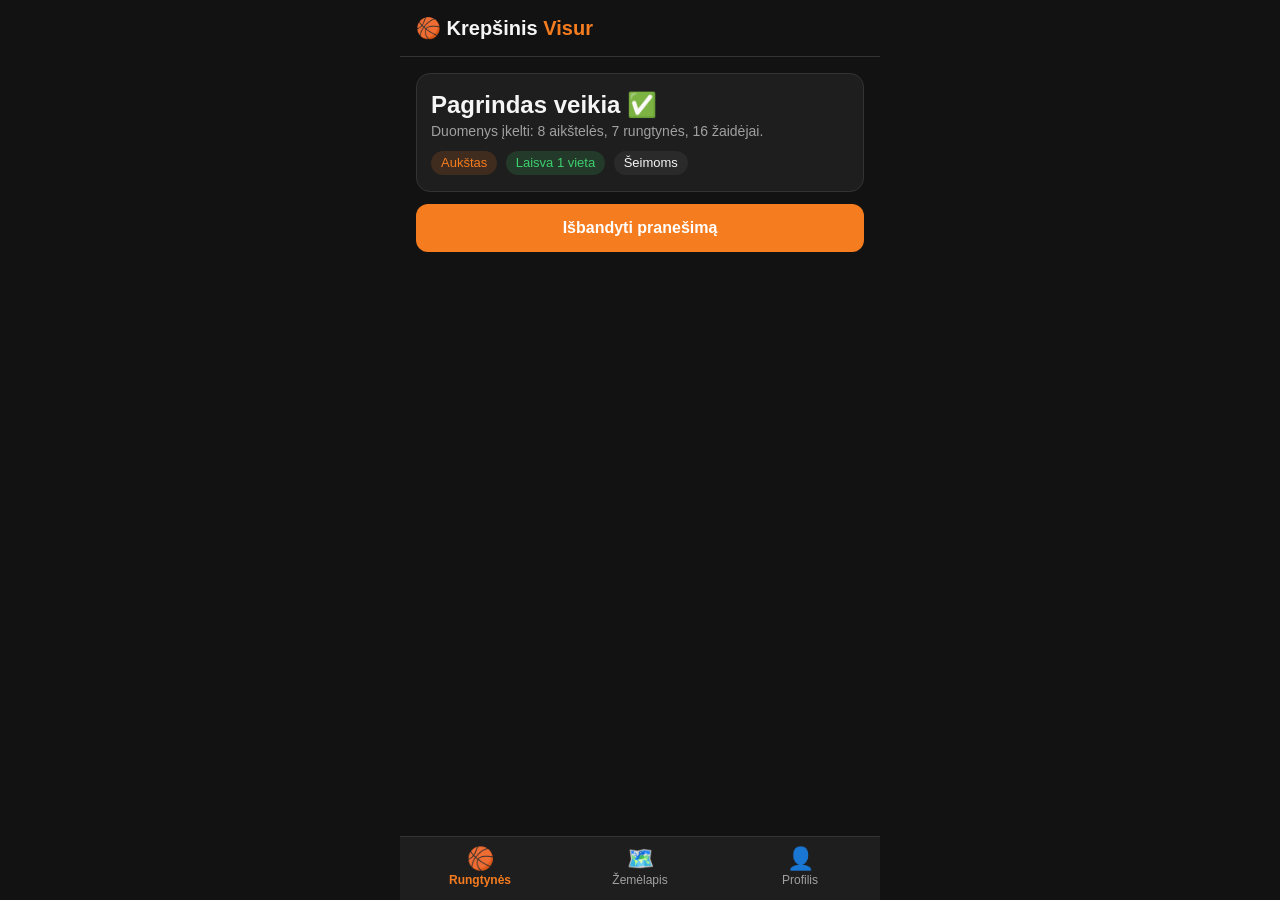
==== index.html @ 728f158f "Laikinas pagrindinis puslapis" ====
<!DOCTYPE html>
<html lang="lt">
<head>
  <meta charset="UTF-8">
  <meta name="viewport" content="width=device-width, initial-scale=1.0">
  <meta name="theme-color" content="#121212">
  <title>Krepšinis Visur</title>
  <link rel="stylesheet" href="css/bendras.css">
</head>
<body>
  <div class="programele">
    <header class="virsus">
      <h1>🏀 Krepšinis <span class="akcentas">Visur</span></h1>
    </header>

    <main class="turinys">
      <!-- Laikinas turinys: pagrindo patikrinimas. 2 žingsnyje čia bus rungtynių sąrašas. -->
      <div class="kortele">
        <h2>Pagrindas veikia ✅</h2>
        <p class="blankus" id="patikrinimas"></p>
        <p style="margin-top: 8px">
          <span class="zyma oranzine">Aukštas</span>
          <span class="zyma zalia">Laisva 1 vieta</span>
          <span class="zyma">Šeimoms</span>
        </p>
      </div>
      <button class="mygtukas platus" onclick="rodytiPranesima('Pranešimai veikia!')">Išbandyti pranešimą</button>
    </main>

    <nav id="navigacija"></nav>
  </div>

  <script src="js/duomenys.js"></script>
  <script src="js/saugykla.js"></script>
  <script src="js/bendras.js"></script>
  <script>
    piestiNavigacija("rungtynes");
    document.getElementById("patikrinimas").textContent =
      `Duomenys įkelti: ${AIKSTELES.length} aikštelės, ${RUNGTYNES.length} rungtynės, ${ZAIDEJAI.length} žaidėjai.`;
  </script>
</body>
</html>
---- css/bendras.css ----
/* ==========================================================
   Krepšinis Visur – bendri stiliai (naudojami visuose ekranuose)
   ========================================================== */

/* ---------- Spalvos ir dydžiai (CSS kintamieji) ---------- */
:root {
  --oranzine: #f57c1f;          /* pagrindinė (krepšinio kamuolio) spalva */
  --oranzine-tamsi: #d9650c;    /* paspaustas mygtukas */
  --oranzine-sviesi: rgba(245, 124, 31, 0.15);

  --fonas: #121212;             /* puslapio fonas */
  --pavirsius: #1e1e1e;         /* kortelės, juostos */
  --pavirsius-2: #2a2a2a;       /* įvesties laukai, žymos */
  --linija: #333333;

  --tekstas: #f5f5f5;
  --tekstas-blankus: #a0a0a0;

  --zalia: #3ecf6e;             /* sėkmė, „laisva vieta“ */
  --raudona: #ff5a5a;           /* klaida, atšaukimas */
  --geltona: #ffc94d;           /* įspėjimas */

  --apvalinimas: 14px;
  --navigacijos-aukstis: 64px;
}

/* ---------- Bazė ---------- */
* {
  box-sizing: border-box;
  margin: 0;
  padding: 0;
}

html,
body {
  background: var(--fonas);
  color: var(--tekstas);
  font-family: -apple-system, BlinkMacSystemFont, "Segoe UI", Roboto, Arial, sans-serif;
  font-size: 16px;
  line-height: 1.4;
}

/* Programėlė visada telefono pločio, kompiuteryje – per vidurį */
.programele {
  max-width: 480px;
  min-height: 100vh;
  margin: 0 auto;
  padding-bottom: calc(var(--navigacijos-aukstis) + 16px);
  background: var(--fonas);
}

a {
  color: var(--oranzine);
  text-decoration: none;
}

/* ---------- Viršutinė juosta ---------- */
.virsus {
  position: sticky;
  top: 0;
  z-index: 10;
  display: flex;
  align-items: center;
  gap: 12px;
  padding: 14px 16px;
  background: var(--fonas);
  border-bottom: 1px solid var(--linija);
}

.virsus h1 {
  font-size: 20px;
  font-weight: 700;
  flex: 1;
}

.virsus h1 .akcentas {
  color: var(--oranzine);
}

/* Mygtukas „Atgal“ – visada su tekstu, ne tik rodykle */
.atgal {
  display: inline-flex;
  align-items: center;
  gap: 4px;
  padding: 8px 10px;
  border-radius: 10px;
  color: var(--tekstas);
  background: var(--pavirsius-2);
  font-size: 15px;
}

/* ---------- Turinys ---------- */
.turinys {
  padding: 16px;
}

.skyriaus-pavadinimas {
  font-size: 15px;
  font-weight: 600;
  color: var(--tekstas-blankus);
  text-transform: uppercase;
  letter-spacing: 0.04em;
  margin: 20px 0 10px;
}

.blankus {
  color: var(--tekstas-blankus);
  font-size: 14px;
}

/* ---------- Kortelės ---------- */
.kortele {
  display: block;
  background: var(--pavirsius);
  border: 1px solid var(--linija);
  border-radius: var(--apvalinimas);
  padding: 14px;
  margin-bottom: 12px;
  color: var(--tekstas);
}

a.kortele:active {
  border-color: var(--oranzine);
}

/* ---------- Mygtukai (dideli – patogu spausti viena ranka) ---------- */
.mygtukas {
  display: inline-flex;
  align-items: center;
  justify-content: center;
  gap: 8px;
  min-height: 48px;
  padding: 12px 20px;
  border: none;
  border-radius: 12px;
  font-size: 16px;
  font-weight: 600;
  cursor: pointer;
  background: var(--oranzine);
  color: #ffffff;
}

.mygtukas:active {
  background: var(--oranzine-tamsi);
}

.mygtukas.platus {
  width: 100%;
}

.mygtukas.antrinis {
  background: var(--pavirsius-2);
  color: var(--tekstas);
  border: 1px solid var(--linija);
}

.mygtukas.pavojingas {
  background: transparent;
  color: var(--raudona);
  border: 1px solid var(--raudona);
}

.mygtukas:disabled {
  opacity: 0.45;
  cursor: not-allowed;
}

/* ---------- Žymos (lygis, „Šeimoms“, danga ir pan.) ---------- */
.zyma {
  display: inline-block;
  padding: 3px 10px;
  border-radius: 999px;
  font-size: 13px;
  background: var(--pavirsius-2);
  color: var(--tekstas);
  margin: 2px 4px 2px 0;
}

.zyma.oranzine {
  background: var(--oranzine-sviesi);
  color: var(--oranzine);
}

.zyma.zalia {
  background: rgba(62, 207, 110, 0.15);
  color: var(--zalia);
}

/* ---------- Apatinė navigacija ---------- */
.apatine-navigacija {
  position: fixed;
  bottom: 0;
  left: 50%;
  transform: translateX(-50%);
  width: 100%;
  max-width: 480px;
  height: var(--navigacijos-aukstis);
  display: flex;
  background: var(--pavirsius);
  border-top: 1px solid var(--linija);
  z-index: 20;
}

.apatine-navigacija a {
  flex: 1;
  display: flex;
  flex-direction: column;
  align-items: center;
  justify-content: center;
  gap: 2px;
  color: var(--tekstas-blankus);
  font-size: 12px;
}

.apatine-navigacija a .ikona {
  font-size: 22px;
  line-height: 1;
}

/* Aktyvus skirtukas – oranžinis, kad naudotojas žinotų, kur yra */
.apatine-navigacija a.aktyvus {
  color: var(--oranzine);
  font-weight: 600;
}

/* ---------- Pranešimas ekrano apačioje (toast) ---------- */
.pranesimas {
  position: fixed;
  left: 50%;
  bottom: calc(var(--navigacijos-aukstis) + 16px);
  transform: translateX(-50%) translateY(20px);
  width: calc(100% - 32px);
  max-width: 448px;
  display: flex;
  align-items: center;
  gap: 12px;
  padding: 14px 16px;
  border-radius: 12px;
  background: #2f2f2f;
  border-left: 4px solid var(--zalia);
  color: var(--tekstas);
  box-shadow: 0 6px 24px rgba(0, 0, 0, 0.5);
  opacity: 0;
  pointer-events: none;
  transition: opacity 0.2s, transform 0.2s;
  z-index: 30;
}

.pranesimas.matomas {
  opacity: 1;
  transform: translateX(-50%) translateY(0);
  pointer-events: auto;
}

.pranesimas.klaida {
  border-left-color: var(--raudona);
}

.pranesimas .tekstas {
  flex: 1;
}

.pranesimas button {
  background: none;
  border: none;
  color: var(--oranzine);
  font-weight: 700;
  font-size: 15px;
  cursor: pointer;
}

/* ---------- Tuščia būsena ---------- */
.tuscia {
  text-align: center;
  padding: 40px 16px;
  color: var(--tekstas-blankus);
}

.tuscia .ikona {
  font-size: 40px;
  margin-bottom: 8px;
}
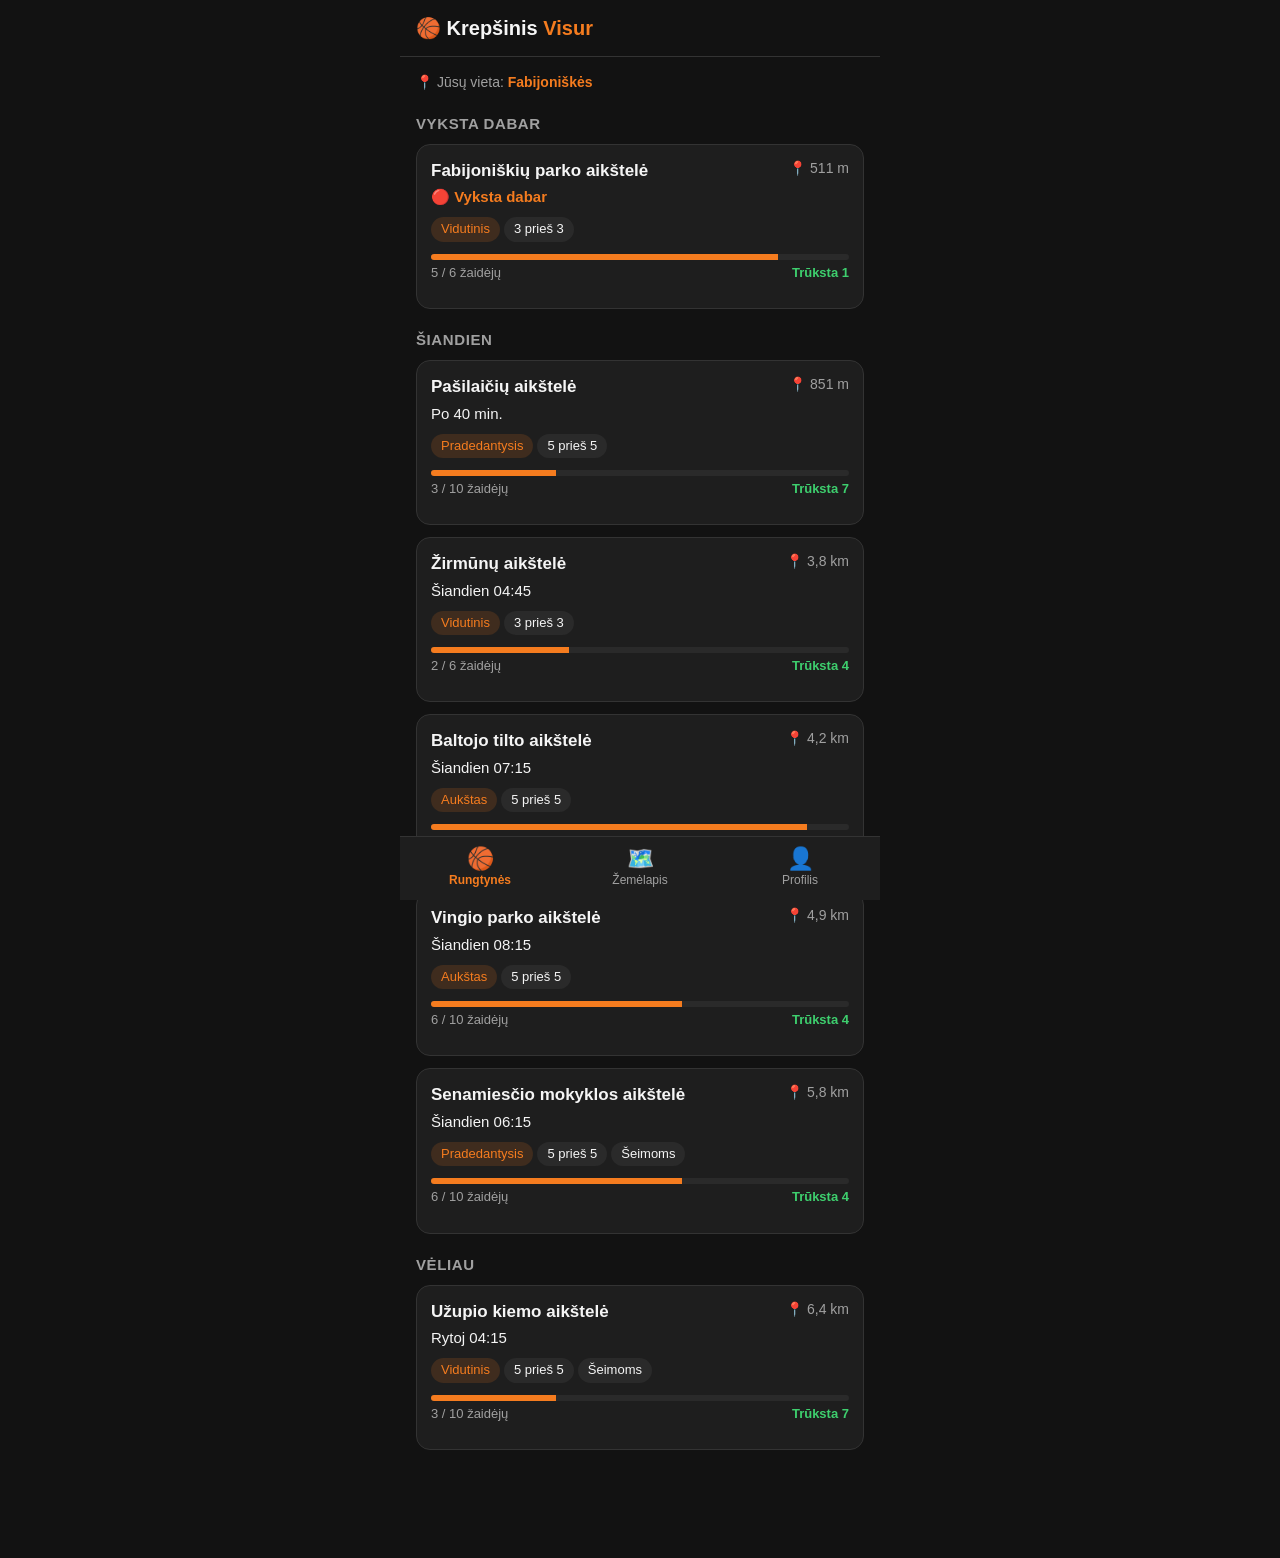
==== commit a2617efb: "Pagrindinis ekranas: netoliese vykstančių rungtynių sąrašas" ====
--- a/index.html
+++ b/index.html
@@ -4,8 +4,9 @@
   <meta charset="UTF-8">
   <meta name="viewport" content="width=device-width, initial-scale=1.0">
   <meta name="theme-color" content="#121212">
-  <title>Krepšinis Visur</title>
+  <title>Krepšinis Visur – Rungtynės</title>
   <link rel="stylesheet" href="css/bendras.css">
+  <link rel="stylesheet" href="css/pagrindinis.css">
 </head>
 <body>
   <div class="programele">
@@ -14,17 +15,11 @@
     </header>
 
     <main class="turinys">
-      <!-- Laikinas turinys: pagrindo patikrinimas. 2 žingsnyje čia bus rungtynių sąrašas. -->
-      <div class="kortele">
-        <h2>Pagrindas veikia ✅</h2>
-        <p class="blankus" id="patikrinimas"></p>
-        <p style="margin-top: 8px">
-          <span class="zyma oranzine">Aukštas</span>
-          <span class="zyma zalia">Laisva 1 vieta</span>
-          <span class="zyma">Šeimoms</span>
-        </p>
-      </div>
-      <button class="mygtukas platus" onclick="rodytiPranesima('Pranešimai veikia!')">Išbandyti pranešimą</button>
+      <!-- Vieta, pagal kurią skaičiuojami atstumai (vietoje GPS) -->
+      <p class="vieta" id="vieta"></p>
+
+      <!-- Čia JS įdeda rungtynių sąrašą -->
+      <div id="rungtyniu-sarasas"></div>
     </main>
 
     <nav id="navigacija"></nav>
@@ -33,10 +28,6 @@
   <script src="js/duomenys.js"></script>
   <script src="js/saugykla.js"></script>
   <script src="js/bendras.js"></script>
-  <script>
-    piestiNavigacija("rungtynes");
-    document.getElementById("patikrinimas").textContent =
-      `Duomenys įkelti: ${AIKSTELES.length} aikštelės, ${RUNGTYNES.length} rungtynės, ${ZAIDEJAI.length} žaidėjai.`;
-  </script>
+  <script src="js/pagrindinis.js"></script>
 </body>
 </html>
--- a/css/pagrindinis.css
+++ b/css/pagrindinis.css
@@ -0,0 +1,86 @@
+/* ==========================================================
+   Pagrindinis ekranas – netoliese vykstančių rungtynių sąrašas
+   ========================================================== */
+
+.vieta {
+  color: var(--tekstas-blankus);
+  font-size: 14px;
+  margin-bottom: 4px;
+}
+
+.vieta a {
+  font-weight: 600;
+}
+
+/* Rungtynių kortelė */
+.rungtyniu-kortele .virsutine-eilute {
+  display: flex;
+  justify-content: space-between;
+  align-items: flex-start;
+  gap: 8px;
+}
+
+.rungtyniu-kortele .aiksteles-pavadinimas {
+  font-size: 17px;
+  font-weight: 700;
+}
+
+.rungtyniu-kortele .atstumas {
+  white-space: nowrap;
+  color: var(--tekstas-blankus);
+  font-size: 14px;
+}
+
+.rungtyniu-kortele .laikas {
+  margin: 4px 0 8px;
+  font-size: 15px;
+}
+
+.rungtyniu-kortele .laikas.vyksta {
+  color: var(--oranzine);
+  font-weight: 600;
+}
+
+/* Užpildymo juosta: kiek vietų užimta */
+.uzpildymas {
+  margin: 10px 0 12px;
+}
+
+.uzpildymas .juosta {
+  height: 6px;
+  border-radius: 999px;
+  background: var(--pavirsius-2);
+  overflow: hidden;
+}
+
+.uzpildymas .juosta span {
+  display: block;
+  height: 100%;
+  background: var(--oranzine);
+}
+
+.uzpildymas .tekstas {
+  display: flex;
+  justify-content: space-between;
+  font-size: 13px;
+  color: var(--tekstas-blankus);
+  margin-top: 4px;
+}
+
+.uzpildymas .truksta {
+  color: var(--zalia);
+  font-weight: 600;
+}
+
+/* Būsena „Jūs dalyvaujate“ */
+.dalyvaujate {
+  display: flex;
+  align-items: center;
+  justify-content: center;
+  gap: 6px;
+  min-height: 48px;
+  border-radius: 12px;
+  background: rgba(62, 207, 110, 0.12);
+  color: var(--zalia);
+  font-weight: 600;
+}
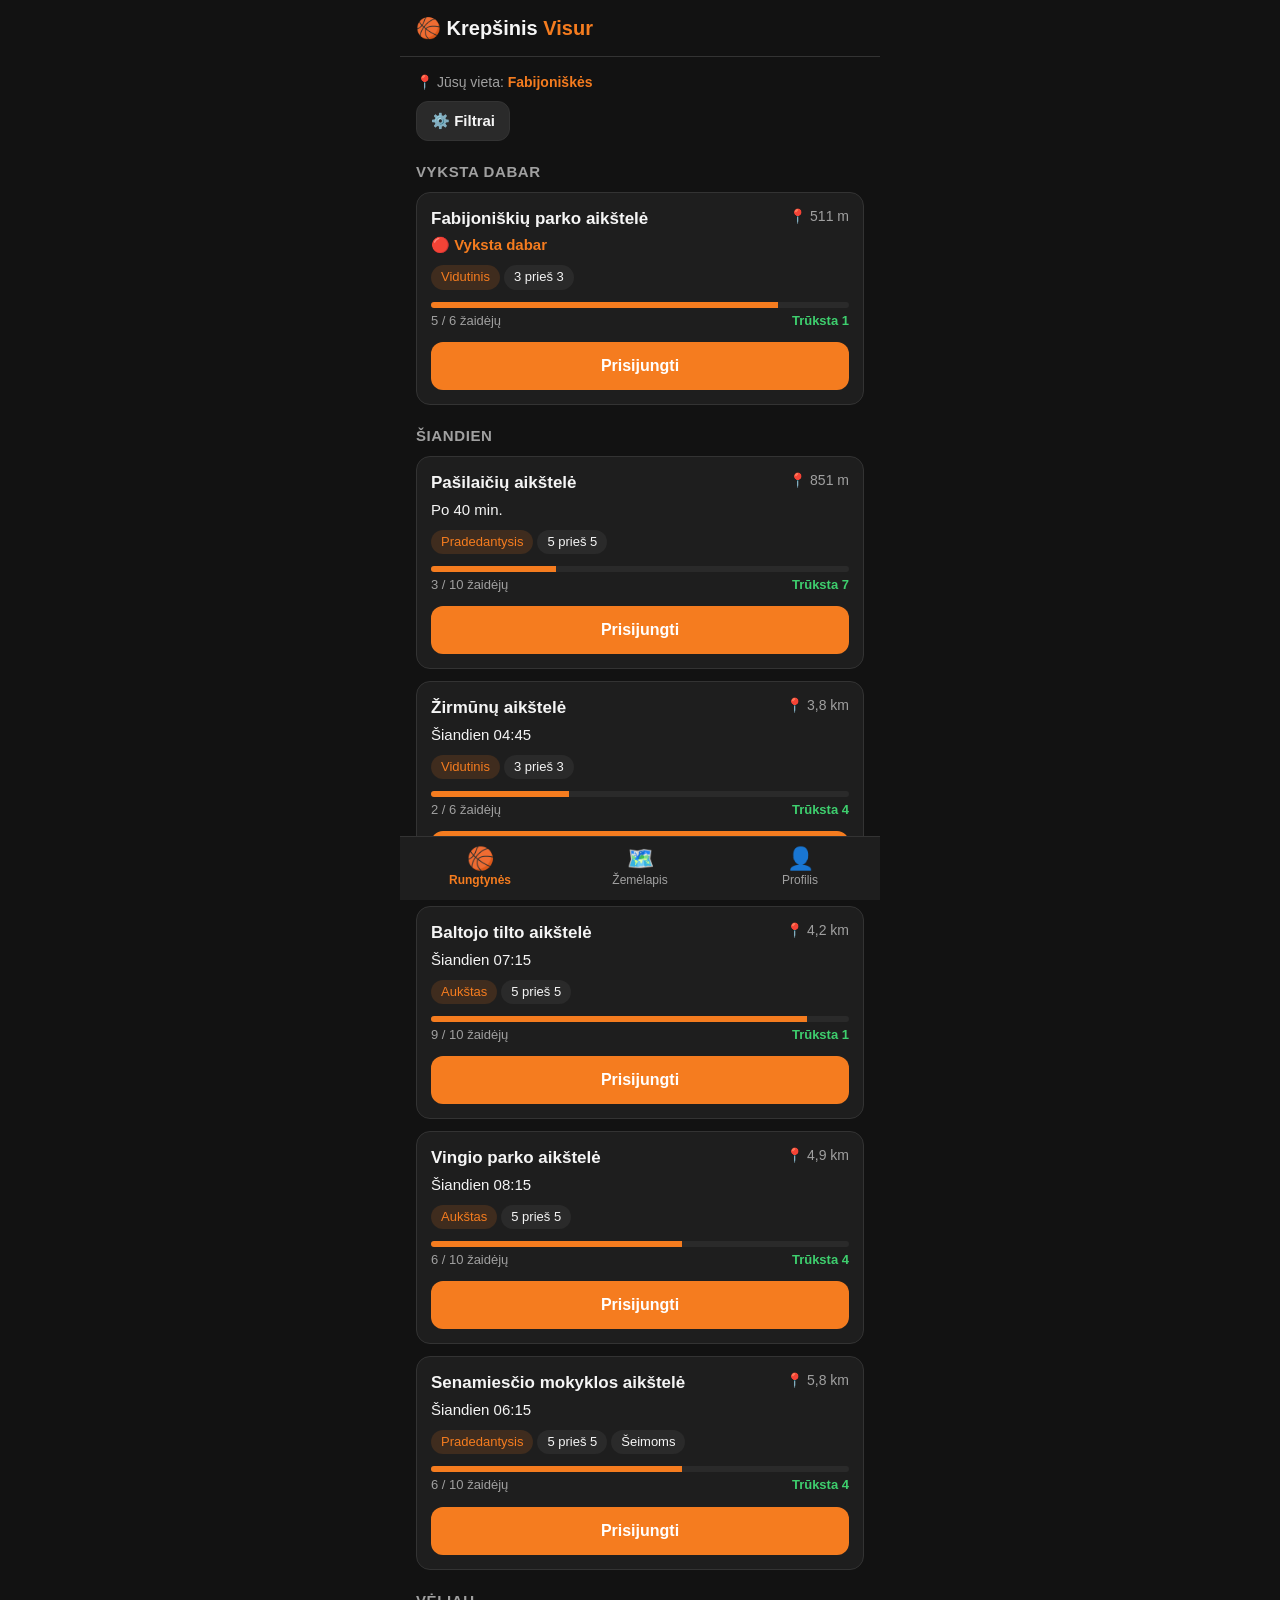
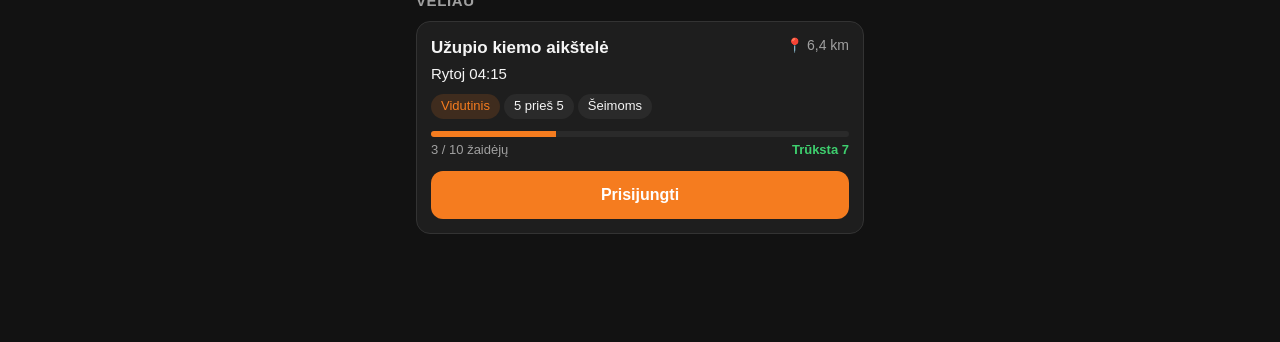
==== commit 52a84df0: "Rungtynių puslapis su „Aš + 1“, prisijungimas ir filtrai" ====
--- a/index.html
+++ b/index.html
@@ -18,6 +18,13 @@
       <!-- Vieta, pagal kurią skaičiuojami atstumai (vietoje GPS) -->
       <p class="vieta" id="vieta"></p>
 
+      <!-- Filtrų juosta ir langas (2 užduotis – Skirmantas) -->
+      <div class="filtru-juosta">
+        <button class="mygtukas antrinis" id="filtru-mygtukas" onclick="atidarytiFiltrus()">⚙️ Filtrai</button>
+        <div id="aktyvus-filtrai"></div>
+      </div>
+      <div id="filtru-langas" class="filtru-langas" hidden></div>
+
       <!-- Čia JS įdeda rungtynių sąrašą -->
       <div id="rungtyniu-sarasas"></div>
     </main>
--- a/css/pagrindinis.css
+++ b/css/pagrindinis.css
@@ -84,3 +84,101 @@
   color: var(--zalia);
   font-weight: 600;
 }
+
+/* ---------- Filtrai ---------- */
+.filtru-juosta {
+  display: flex;
+  align-items: center;
+  flex-wrap: wrap;
+  gap: 8px;
+  margin: 8px 0 4px;
+}
+
+.filtru-juosta .mygtukas {
+  min-height: 40px;
+  padding: 8px 14px;
+  font-size: 15px;
+}
+
+.filtru-juosta .mygtukas.aktyvus {
+  border-color: var(--oranzine);
+  color: var(--oranzine);
+}
+
+.isvalyti-filtrus {
+  background: none;
+  border: none;
+  color: var(--tekstas-blankus);
+  font-size: 13px;
+  cursor: pointer;
+}
+
+.filtru-langas {
+  background: var(--pavirsius);
+  border: 1px solid var(--oranzine);
+  border-radius: var(--apvalinimas);
+  padding: 14px;
+  margin: 8px 0 12px;
+}
+
+.filtru-antraste {
+  display: flex;
+  justify-content: space-between;
+  align-items: center;
+  margin-bottom: 6px;
+}
+
+.filtru-antraste h2 {
+  font-size: 18px;
+}
+
+.uzdaryti-filtrus {
+  border: none;
+  background: var(--pavirsius-2);
+  color: var(--tekstas);
+  border-radius: 10px;
+  padding: 6px 10px;
+  font-size: 14px;
+  cursor: pointer;
+}
+
+.filtru-grupe {
+  margin-top: 12px;
+}
+
+.filtru-grupes-pavadinimas {
+  font-size: 14px;
+  color: var(--tekstas-blankus);
+  margin-bottom: 6px;
+}
+
+.filtru-parinktys {
+  display: flex;
+  flex-wrap: wrap;
+  gap: 8px;
+}
+
+.filtro-parinktis {
+  min-height: 40px;
+  padding: 8px 14px;
+  border-radius: 999px;
+  border: 1px solid var(--linija);
+  background: var(--pavirsius-2);
+  color: var(--tekstas);
+  font-size: 14px;
+  cursor: pointer;
+}
+
+.filtro-parinktis.pasirinkta {
+  border-color: var(--oranzine);
+  background: var(--oranzine-sviesi);
+  color: var(--oranzine);
+  font-weight: 700;
+}
+
+.filtru-mygtukai {
+  display: grid;
+  grid-template-columns: 1fr 2fr;
+  gap: 8px;
+  margin-top: 16px;
+}
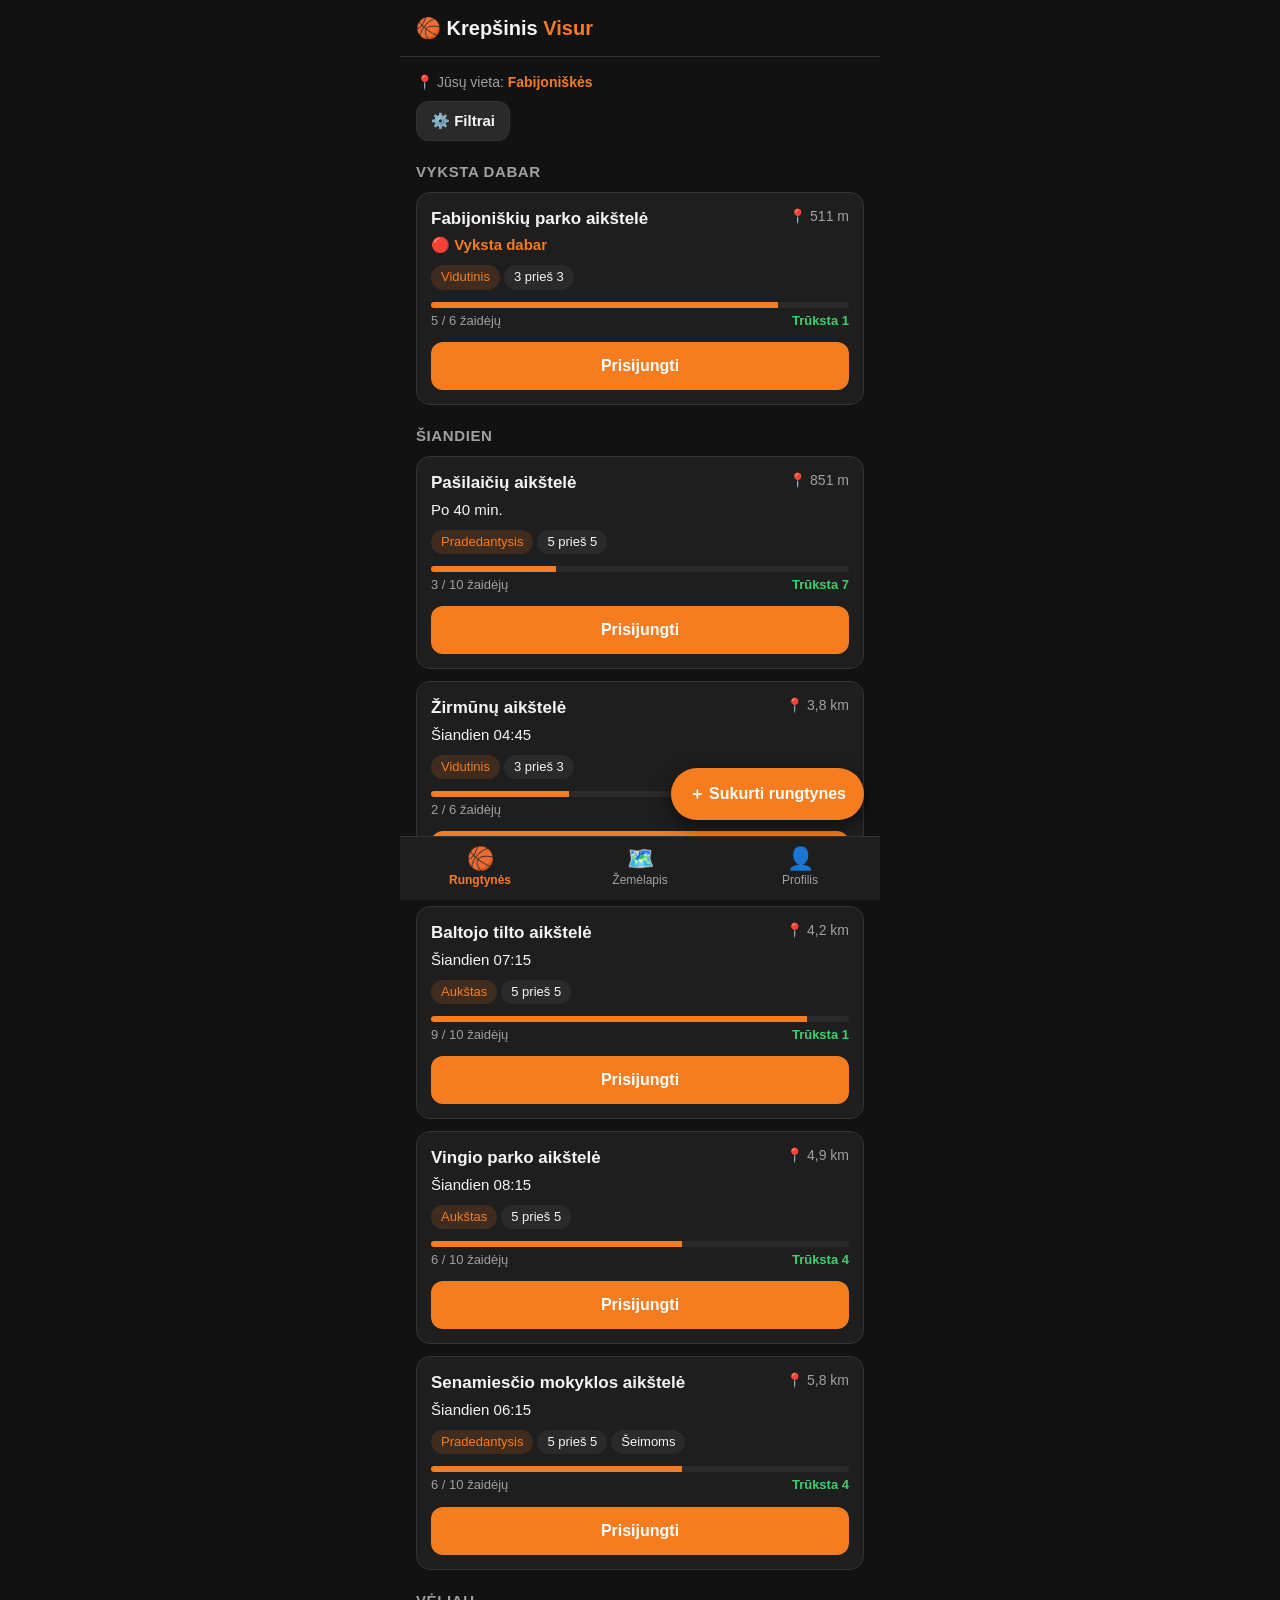
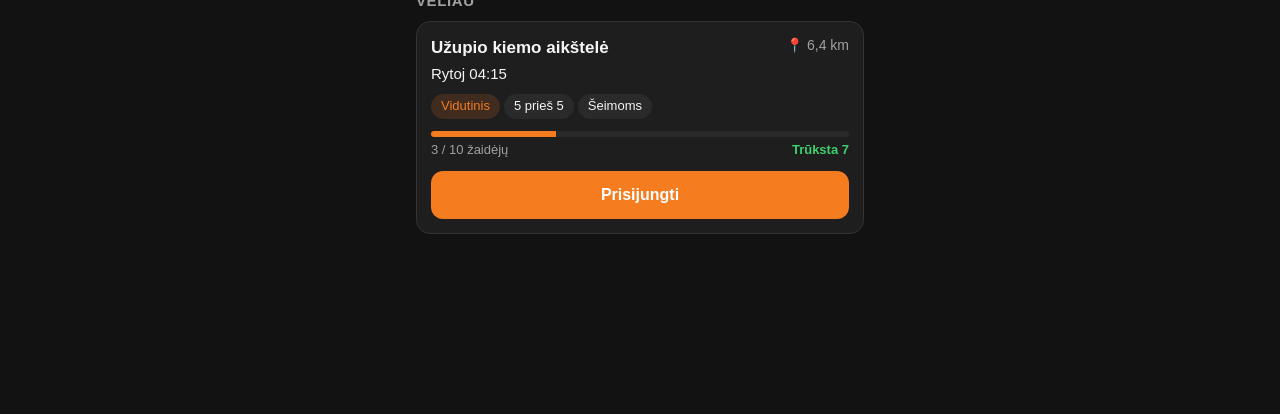
==== commit 02418292: "Rungtynių kūrimas" ====
--- a/index.html
+++ b/index.html
@@ -29,6 +29,9 @@
       <div id="rungtyniu-sarasas"></div>
     </main>
 
+    <!-- Rungtynių kūrimas (FR17) -->
+    <a class="kurti-mygtukas" href="sukurti.html">＋ Sukurti rungtynes</a>
+
     <nav id="navigacija"></nav>
   </div>
 
--- a/css/pagrindinis.css
+++ b/css/pagrindinis.css
@@ -182,3 +182,30 @@
   gap: 8px;
   margin-top: 16px;
 }
+
+/* ---------- Mygtukas „Sukurti rungtynes“ (plaukiojantis) ---------- */
+.kurti-mygtukas {
+  position: fixed;
+  right: max(16px, calc(50% - 240px + 16px));
+  bottom: calc(var(--navigacijos-aukstis) + 16px);
+  z-index: 15;
+  display: inline-flex;
+  align-items: center;
+  gap: 6px;
+  min-height: 52px;
+  padding: 12px 18px;
+  border-radius: 999px;
+  background: var(--oranzine);
+  color: #ffffff;
+  font-weight: 700;
+  box-shadow: 0 6px 20px rgba(0, 0, 0, 0.5);
+}
+
+.kurti-mygtukas:active {
+  background: var(--oranzine-tamsi);
+}
+
+/* Kad plaukiojantis mygtukas neuždengtų paskutinės kortelės */
+#rungtyniu-sarasas {
+  padding-bottom: 72px;
+}
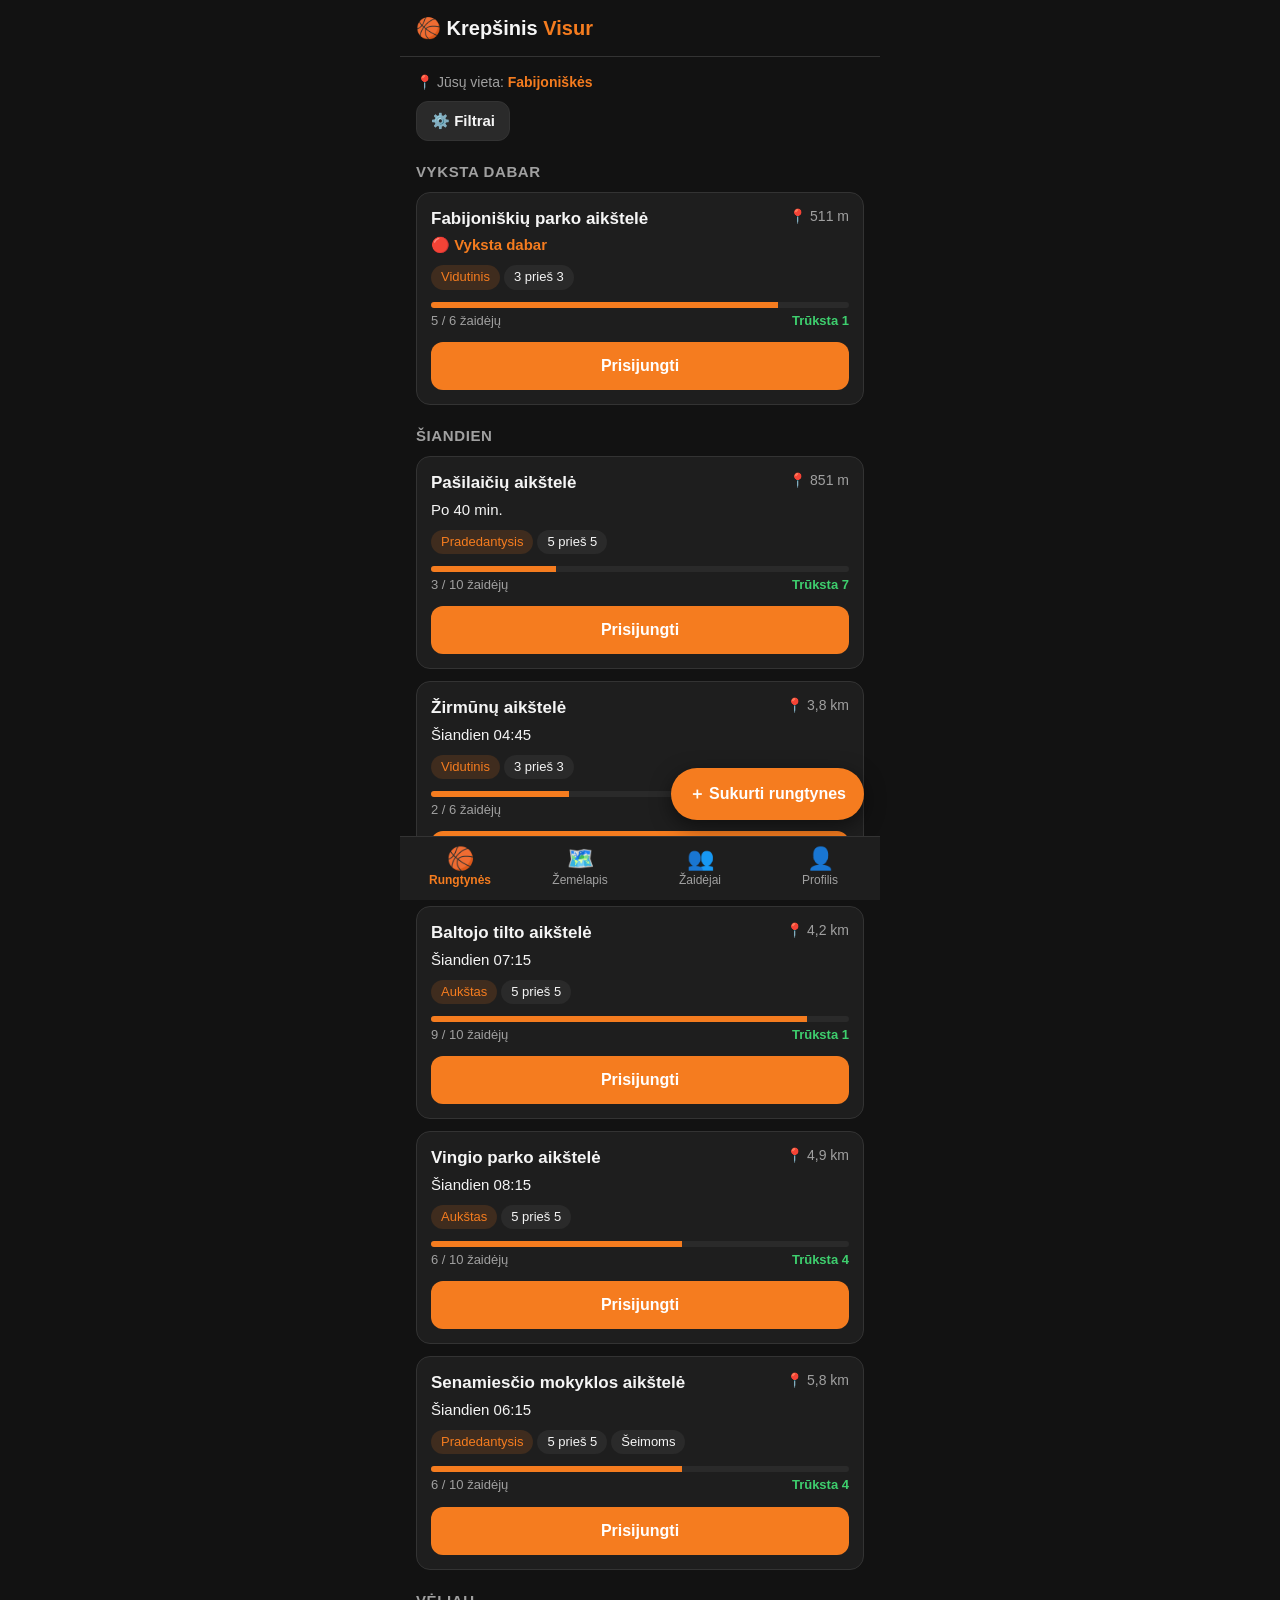
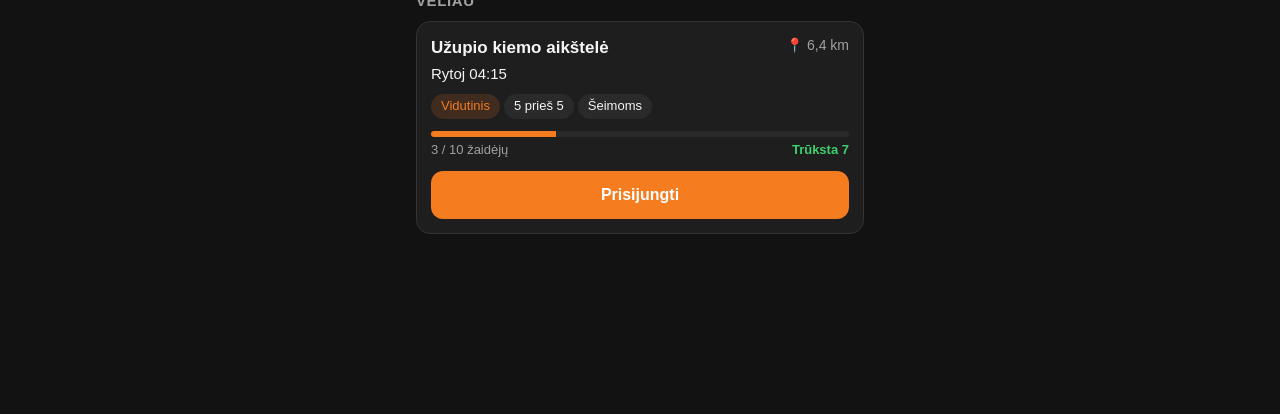
==== commit e5ea7a3e: "Visi funkciniai reikalavimai: aikštelių sąrašas, užimtumas, žaidėjų paieška, priminimai" ====
--- a/index.html
+++ b/index.html
@@ -17,6 +17,9 @@
     <main class="turinys">
       <!-- Vieta, pagal kurią skaičiuojami atstumai (vietoje GPS) -->
       <p class="vieta" id="vieta"></p>
+
+      <!-- Priminimai apie rungtynes (FR20) ir pranešimai apie netoliese ieškomus žaidėjus (FR21) -->
+      <div id="priminimai"></div>
 
       <!-- Filtrų juosta ir langas (2 užduotis – Skirmantas) -->
       <div class="filtru-juosta">
--- a/css/pagrindinis.css
+++ b/css/pagrindinis.css
@@ -209,3 +209,33 @@
 #rungtyniu-sarasas {
   padding-bottom: 72px;
 }
+
+/* ---------- Priminimai ir pranešimai (FR20, FR21) ---------- */
+.priminimas {
+  display: flex;
+  align-items: center;
+  gap: 8px;
+  background: var(--oranzine-sviesi);
+  border: 1px solid var(--oranzine);
+  border-radius: 12px;
+  padding: 10px 12px;
+  margin: 8px 0;
+}
+
+.priminimas a {
+  flex: 1;
+  display: flex;
+  gap: 8px;
+  align-items: flex-start;
+  color: var(--tekstas);
+  font-size: 14px;
+}
+
+.priminimas button {
+  background: none;
+  border: none;
+  color: var(--tekstas-blankus);
+  font-size: 16px;
+  cursor: pointer;
+  padding: 4px;
+}
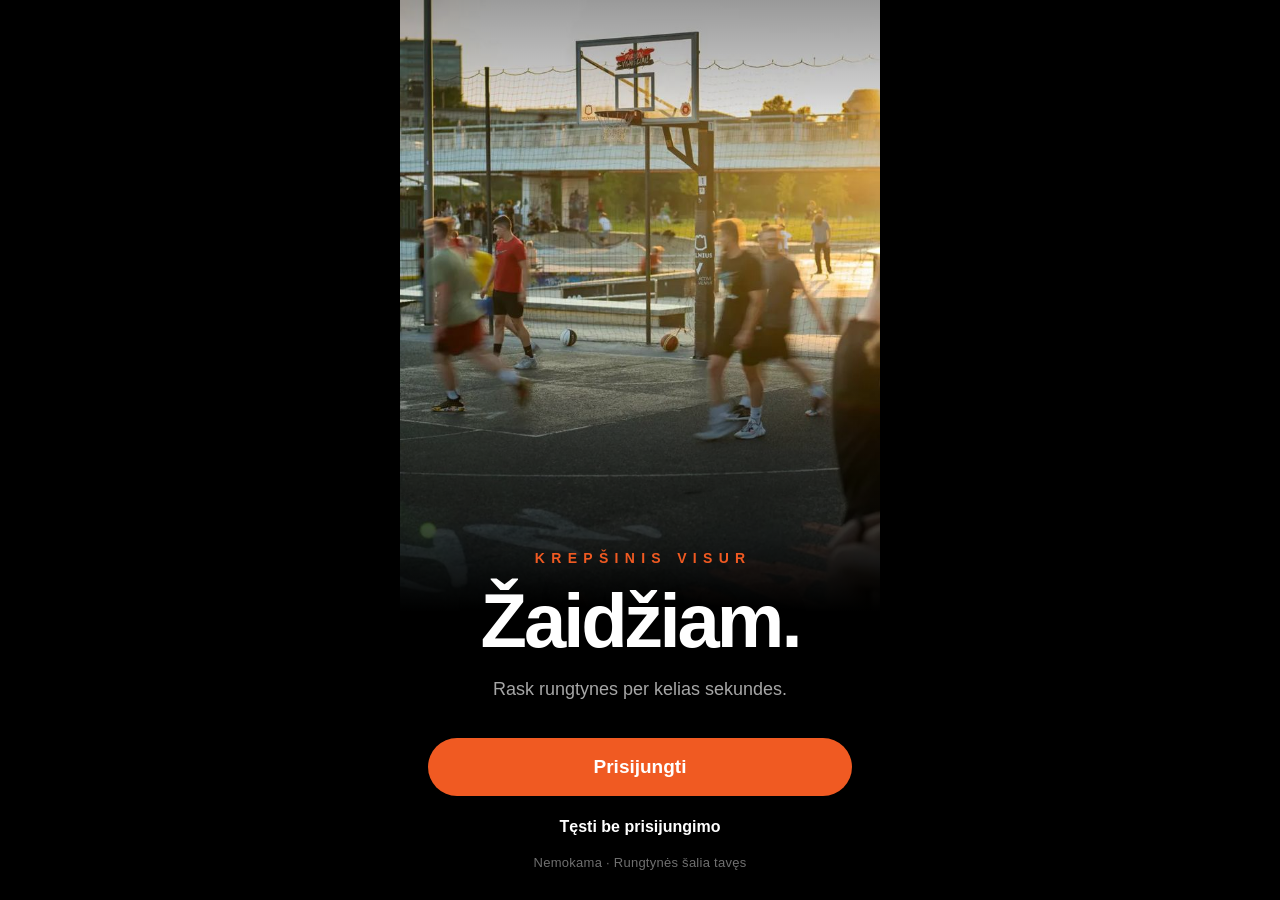
==== commit f5071410: "Dizainas: šviesus stilius, 4 skirtukų juosta, miestai ir pradžia" ====
--- a/index.html
+++ b/index.html
@@ -2,38 +2,32 @@
 <html lang="lt">
 <head>
   <meta charset="UTF-8">
-  <meta name="viewport" content="width=device-width, initial-scale=1.0">
-  <meta name="theme-color" content="#121212">
-  <title>Krepšinis Visur – Rungtynės</title>
+  <meta name="viewport" content="width=device-width, initial-scale=1.0, viewport-fit=cover">
+  <meta name="theme-color" content="#f6f6f7">
+  <title>Krepšinis Visur – Pradžia</title>
   <link rel="stylesheet" href="css/bendras.css">
   <link rel="stylesheet" href="css/pagrindinis.css">
 </head>
 <body>
   <div class="programele">
-    <header class="virsus">
-      <h1>🏀 Krepšinis <span class="akcentas">Visur</span></h1>
-    </header>
+    <!-- Avataras (meniu), ekrano pavadinimas, „Sukurti“, varpelis -->
+    <header id="virsus"></header>
 
     <main class="turinys">
-      <!-- Vieta, pagal kurią skaičiuojami atstumai (vietoje GPS) -->
-      <p class="vieta" id="vieta"></p>
+      <!-- Pasirinktas miestas su nuotrauka ir statistika -->
+      <section id="miestas"></section>
 
-      <!-- Priminimai apie rungtynes (FR20) ir pranešimai apie netoliese ieškomus žaidėjus (FR21) -->
-      <div id="priminimai"></div>
-
-      <!-- Filtrų juosta ir langas (2 užduotis – Skirmantas) -->
-      <div class="filtru-juosta">
-        <button class="mygtukas antrinis" id="filtru-mygtukas" onclick="atidarytiFiltrus()">⚙️ Filtrai</button>
-        <div id="aktyvus-filtrai"></div>
+      <!-- Rungtynės šalia + filtrai (2 užduotis – Skirmantas) -->
+      <div class="saraso-antraste">
+        <h2>Rungtynės šalia jūsų</h2>
+        <button class="pill" id="filtru-mygtukas" onclick="atidarytiFiltrus()">Filtrai</button>
       </div>
+      <div id="aktyvus-filtrai" class="aktyvus-filtrai"></div>
       <div id="filtru-langas" class="filtru-langas" hidden></div>
 
       <!-- Čia JS įdeda rungtynių sąrašą -->
       <div id="rungtyniu-sarasas"></div>
     </main>
-
-    <!-- Rungtynių kūrimas (FR17) -->
-    <a class="kurti-mygtukas" href="sukurti.html">＋ Sukurti rungtynes</a>
 
     <nav id="navigacija"></nav>
   </div>
--- a/css/bendras.css
+++ b/css/bendras.css
@@ -1,27 +1,33 @@
 /* ==========================================================
-   Krepšinis Visur – bendri stiliai (naudojami visuose ekranuose)
+   Krepšinis Visur – bendri stiliai (šviesus dizainas)
    ========================================================== */
 
-/* ---------- Spalvos ir dydžiai (CSS kintamieji) ---------- */
+/* Antraščių šriftas: siauras ir storas (palaiko lietuviškas raides) */
+@import url("https://fonts.googleapis.com/css2?family=Oswald:wght@500;600;700&display=swap");
+
+/* ---------- Spalvos ir dydžiai ---------- */
 :root {
-  --oranzine: #f57c1f;          /* pagrindinė (krepšinio kamuolio) spalva */
-  --oranzine-tamsi: #d9650c;    /* paspaustas mygtukas */
-  --oranzine-sviesi: rgba(245, 124, 31, 0.15);
-
-  --fonas: #121212;             /* puslapio fonas */
-  --pavirsius: #1e1e1e;         /* kortelės, juostos */
-  --pavirsius-2: #2a2a2a;       /* įvesties laukai, žymos */
-  --linija: #333333;
-
-  --tekstas: #f5f5f5;
-  --tekstas-blankus: #a0a0a0;
-
-  --zalia: #3ecf6e;             /* sėkmė, „laisva vieta“ */
-  --raudona: #ff5a5a;           /* klaida, atšaukimas */
-  --geltona: #ffc94d;           /* įspėjimas */
-
-  --apvalinimas: 14px;
-  --navigacijos-aukstis: 64px;
+  --oranzine: #f05a22;          /* pagrindinė spalva */
+  --oranzine-tamsi: #d4481a;    /* paspaustas mygtukas */
+  --oranzine-sviesi: #fff0ea;   /* švelnus oranžinis fonas */
+
+  --fonas: #f6f6f7;             /* puslapio fonas */
+  --pavirsius: #ffffff;         /* kortelės, juostos */
+  --pavirsius-2: #f1f1f3;       /* įvesties laukai, žymos */
+  --linija: #e8e8ec;
+
+  --tekstas: #111111;
+  --tekstas-blankus: #6e6e73;
+
+  --zalia: #1a8a3a;             /* sėkmė, laikas, „laisva vieta“ */
+  --zalia-sviesi: #e8f6ec;
+  --raudona: #e0352b;           /* klaida, atšaukimas */
+  --geltona: #f5a524;           /* žvaigždutės */
+
+  --antrastes-sriftas: "Oswald", "Arial Narrow", sans-serif;
+  --apvalinimas: 18px;
+  --navigacijos-aukstis: 68px;
+  --seselis: 0 1px 2px rgba(0, 0, 0, 0.04), 0 4px 16px rgba(0, 0, 0, 0.04);
 }
 
 /* ---------- Bazė ---------- */
@@ -38,15 +44,17 @@
   font-family: -apple-system, BlinkMacSystemFont, "Segoe UI", Roboto, Arial, sans-serif;
   font-size: 16px;
   line-height: 1.4;
-}
-
-/* Programėlė visada telefono pločio, kompiuteryje – per vidurį */
+  -webkit-font-smoothing: antialiased;
+  -webkit-tap-highlight-color: transparent;
+}
+
 .programele {
   max-width: 480px;
   min-height: 100vh;
   margin: 0 auto;
   padding-bottom: calc(var(--navigacijos-aukstis) + 16px);
   background: var(--fonas);
+  animation: puslapisIsryskeja 0.25s ease-out;
 }
 
 a {
@@ -54,53 +62,180 @@
   text-decoration: none;
 }
 
-/* ---------- Viršutinė juosta ---------- */
+button {
+  font-family: inherit;
+}
+
+/* ---------- Logotipas „KREPŠINIS VISUR“ ---------- */
+.logotipas-tekstas {
+  color: var(--oranzine);
+  font-weight: 700;
+  letter-spacing: 0.4em;
+  font-size: 13px;
+  text-transform: uppercase;
+}
+
+/* ---------- Viršutinė juosta: pagrindiniai ekranai (avataras + pavadinimas) ---------- */
+.virsus-pagrindinis {
+  position: sticky;
+  top: 0;
+  z-index: 50;
+  display: flex;
+  align-items: center;
+  gap: 12px;
+  padding: 12px 16px;
+  background: rgba(246, 246, 247, 0.92);
+  backdrop-filter: saturate(180%) blur(16px);
+  -webkit-backdrop-filter: saturate(180%) blur(16px);
+}
+
+.avataras-mygtukas {
+  width: 40px;
+  height: 40px;
+  border-radius: 50%;
+  border: none;
+  background: #d9d9de;
+  color: #ffffff;
+  font-size: 17px;
+  font-weight: 700;
+  display: flex;
+  align-items: center;
+  justify-content: center;
+  cursor: pointer;
+  flex-shrink: 0;
+  overflow: hidden;
+}
+
+.avataras-mygtukas.prisijunges {
+  background: var(--oranzine);
+}
+
+.avataras-mygtukas svg {
+  width: 26px;
+  height: 26px;
+  margin-top: 8px;
+  fill: #ffffff;
+}
+
+.virsaus-pavadinimas {
+  flex: 1;
+  font-family: var(--antrastes-sriftas);
+  font-size: 27px;
+  font-weight: 600;
+  letter-spacing: 0.01em;
+  text-transform: uppercase;
+  line-height: 1;
+  white-space: nowrap;
+  overflow: hidden;
+  text-overflow: ellipsis;
+}
+
+.virsaus-pavadinimas.ilgas {
+  font-size: 22px;
+}
+
+.virsaus-veiksmai {
+  display: flex;
+  align-items: center;
+  gap: 14px;
+}
+
+.virsaus-nuoroda {
+  font-weight: 700;
+  font-size: 16px;
+  color: var(--oranzine);
+  white-space: nowrap;
+}
+
+.varpelis {
+  position: relative;
+  width: 36px;
+  height: 36px;
+  border: none;
+  background: none;
+  display: flex;
+  align-items: center;
+  justify-content: center;
+  cursor: pointer;
+  color: var(--tekstas);
+}
+
+.varpelis svg {
+  width: 24px;
+  height: 24px;
+}
+
+.zenklelis {
+  position: absolute;
+  top: 2px;
+  right: 2px;
+  min-width: 18px;
+  height: 18px;
+  padding: 0 5px;
+  border-radius: 999px;
+  background: var(--oranzine);
+  color: #ffffff;
+  font-size: 11px;
+  font-weight: 700;
+  display: flex;
+  align-items: center;
+  justify-content: center;
+  border: 2px solid var(--fonas);
+}
+
+/* ---------- Viršutinė juosta: vidiniai ekranai (su „Atgal“) ---------- */
 .virsus {
   position: sticky;
   top: 0;
-  z-index: 10;
+  z-index: 50;
   display: flex;
   align-items: center;
   gap: 12px;
-  padding: 14px 16px;
-  background: var(--fonas);
-  border-bottom: 1px solid var(--linija);
+  padding: 12px 16px;
+  background: rgba(246, 246, 247, 0.92);
+  backdrop-filter: saturate(180%) blur(16px);
+  -webkit-backdrop-filter: saturate(180%) blur(16px);
 }
 
 .virsus h1 {
-  font-size: 20px;
-  font-weight: 700;
   flex: 1;
+  font-family: var(--antrastes-sriftas);
+  font-size: 22px;
+  font-weight: 600;
+  text-transform: uppercase;
 }
 
 .virsus h1 .akcentas {
   color: var(--oranzine);
 }
 
-/* Mygtukas „Atgal“ – visada su tekstu, ne tik rodykle */
+/* „Atgal“ – visada su tekstu */
 .atgal {
   display: inline-flex;
   align-items: center;
-  gap: 4px;
-  padding: 8px 10px;
-  border-radius: 10px;
-  color: var(--tekstas);
-  background: var(--pavirsius-2);
+  gap: 2px;
+  min-height: 38px;
+  padding: 6px 14px 6px 10px;
+  border-radius: 999px;
+  background: var(--pavirsius);
+  border: 1px solid var(--linija);
+  color: var(--tekstas);
   font-size: 15px;
+  font-weight: 600;
 }
 
 /* ---------- Turinys ---------- */
 .turinys {
-  padding: 16px;
+  padding: 8px 16px 16px;
 }
 
 .skyriaus-pavadinimas {
-  font-size: 15px;
-  font-weight: 600;
+  font-size: 13px;
+  font-weight: 700;
   color: var(--tekstas-blankus);
   text-transform: uppercase;
-  letter-spacing: 0.04em;
-  margin: 20px 0 10px;
+  letter-spacing: 0.08em;
+  margin: 22px 0 10px;
 }
 
 .blankus {
@@ -114,33 +249,37 @@
   background: var(--pavirsius);
   border: 1px solid var(--linija);
   border-radius: var(--apvalinimas);
-  padding: 14px;
+  padding: 16px;
   margin-bottom: 12px;
   color: var(--tekstas);
+  box-shadow: var(--seselis);
+  transition: transform 0.15s ease;
 }
 
 a.kortele:active {
-  border-color: var(--oranzine);
-}
-
-/* ---------- Mygtukai (dideli – patogu spausti viena ranka) ---------- */
+  transform: scale(0.985);
+}
+
+/* ---------- Mygtukai (apvalūs) ---------- */
 .mygtukas {
   display: inline-flex;
   align-items: center;
   justify-content: center;
   gap: 8px;
-  min-height: 48px;
-  padding: 12px 20px;
+  min-height: 50px;
+  padding: 12px 22px;
   border: none;
-  border-radius: 12px;
+  border-radius: 999px;
   font-size: 16px;
-  font-weight: 600;
+  font-weight: 700;
   cursor: pointer;
   background: var(--oranzine);
   color: #ffffff;
+  transition: transform 0.15s ease, background 0.15s ease;
 }
 
 .mygtukas:active {
+  transform: scale(0.97);
   background: var(--oranzine-tamsi);
 }
 
@@ -149,30 +288,76 @@
 }
 
 .mygtukas.antrinis {
+  background: var(--pavirsius);
+  color: var(--tekstas);
+  border: 1.5px solid var(--tekstas);
+}
+
+.mygtukas.antrinis:active {
   background: var(--pavirsius-2);
-  color: var(--tekstas);
-  border: 1px solid var(--linija);
 }
 
 .mygtukas.pavojingas {
-  background: transparent;
+  background: var(--pavirsius);
   color: var(--raudona);
-  border: 1px solid var(--raudona);
+  border: 1.5px solid var(--raudona);
 }
 
 .mygtukas:disabled {
+  opacity: 0.4;
+  cursor: not-allowed;
+  transform: none;
+}
+
+/* Mažas apvalus mygtukas kortelėse („Prisijungti“) */
+.pill {
+  display: inline-flex;
+  align-items: center;
+  justify-content: center;
+  min-height: 38px;
+  padding: 6px 18px;
+  border-radius: 999px;
+  border: 1.5px solid var(--linija);
+  background: var(--pavirsius);
+  color: var(--tekstas);
+  font-size: 15px;
+  font-weight: 600;
+  cursor: pointer;
+  white-space: nowrap;
+  transition: transform 0.15s ease;
+}
+
+.pill:active {
+  transform: scale(0.95);
+}
+
+.pill.oranzinis {
+  background: var(--oranzine);
+  border-color: var(--oranzine);
+  color: #ffffff;
+}
+
+.pill.dalyvauja {
+  background: var(--zalia-sviesi);
+  border-color: var(--zalia-sviesi);
+  color: var(--zalia);
+  cursor: default;
+}
+
+.pill:disabled {
   opacity: 0.45;
   cursor: not-allowed;
 }
 
-/* ---------- Žymos (lygis, „Šeimoms“, danga ir pan.) ---------- */
+/* ---------- Žymos ---------- */
 .zyma {
   display: inline-block;
   padding: 3px 10px;
   border-radius: 999px;
   font-size: 13px;
+  font-weight: 600;
   background: var(--pavirsius-2);
-  color: var(--tekstas);
+  color: #3a3a3c;
   margin: 2px 4px 2px 0;
 }
 
@@ -182,11 +367,93 @@
 }
 
 .zyma.zalia {
-  background: rgba(62, 207, 110, 0.15);
+  background: var(--zalia-sviesi);
   color: var(--zalia);
 }
 
-/* ---------- Apatinė navigacija ---------- */
+/* ---------- Rungtynių kortelė (naudojama keliuose ekranuose) ---------- */
+.rungtyniu-kortele {
+  padding: 14px;
+}
+
+.rungtyniu-kortele .kortele-virsus {
+  display: flex;
+  gap: 14px;
+}
+
+.miniatiura {
+  width: 84px;
+  height: 84px;
+  border-radius: 14px;
+  flex-shrink: 0;
+  background-size: cover;
+  background-position: center;
+  background-color: #1d1d1f;
+}
+
+/* Kai aikštelės nuotraukos nėra – tamsus fonas su krepšio siluetu */
+.miniatiura.be-nuotraukos {
+  background-image: linear-gradient(160deg, #2b2b2e 0%, #0f0f10 100%);
+  display: flex;
+  align-items: center;
+  justify-content: center;
+}
+
+.miniatiura.be-nuotraukos svg {
+  width: 44px;
+  height: 44px;
+  stroke: rgba(255, 255, 255, 0.55);
+}
+
+.rungtyniu-kortele .laikas {
+  font-size: 16px;
+  font-weight: 700;
+  color: var(--zalia);
+}
+
+.rungtyniu-kortele .laikas.vyksta {
+  color: var(--oranzine);
+}
+
+.rungtyniu-kortele .pavadinimas {
+  font-size: 17px;
+  font-weight: 700;
+  line-height: 1.25;
+  margin-top: 2px;
+}
+
+.rungtyniu-kortele .vieta-eilute {
+  color: var(--tekstas-blankus);
+  font-size: 14px;
+}
+
+.rungtyniu-kortele .zymos {
+  margin-top: 6px;
+}
+
+.rungtyniu-kortele .kortele-apacia {
+  display: flex;
+  align-items: center;
+  justify-content: space-between;
+  gap: 10px;
+  margin-top: 12px;
+}
+
+.zaideju-skaicius {
+  font-size: 14px;
+  color: var(--tekstas-blankus);
+}
+
+.zaideju-skaicius strong {
+  color: var(--tekstas);
+}
+
+.zaideju-skaicius .truksta {
+  color: var(--zalia);
+  font-weight: 700;
+}
+
+/* ---------- Apatinė navigacija (tik ikonos) ---------- */
 .apatine-navigacija {
   position: fixed;
   bottom: 0;
@@ -194,56 +461,216 @@
   transform: translateX(-50%);
   width: 100%;
   max-width: 480px;
-  height: var(--navigacijos-aukstis);
-  display: flex;
-  background: var(--pavirsius);
+  height: calc(var(--navigacijos-aukstis) + env(safe-area-inset-bottom));
+  padding-bottom: env(safe-area-inset-bottom);
+  display: flex;
+  background: rgba(255, 255, 255, 0.94);
+  backdrop-filter: saturate(180%) blur(16px);
+  -webkit-backdrop-filter: saturate(180%) blur(16px);
   border-top: 1px solid var(--linija);
-  z-index: 20;
+  z-index: 60;
 }
 
 .apatine-navigacija a {
   flex: 1;
   display: flex;
+  align-items: center;
+  justify-content: center;
+  color: #a1a1a6;
+  transition: color 0.15s ease, transform 0.15s ease;
+}
+
+.apatine-navigacija a:active {
+  transform: scale(0.9);
+}
+
+.apatine-navigacija svg {
+  width: 28px;
+  height: 28px;
+  fill: none;
+  stroke: currentColor;
+  stroke-width: 1.8;
+  stroke-linecap: round;
+  stroke-linejoin: round;
+}
+
+/* Aktyvus skirtukas – juodas ir storesnis */
+.apatine-navigacija a.aktyvus {
+  color: var(--tekstas);
+}
+
+.apatine-navigacija a.aktyvus svg {
+  stroke-width: 2.4;
+}
+
+/* ---------- Šoninis meniu (paspaudus avatarą) ---------- */
+.meniu-fonas {
+  position: fixed;
+  inset: 0;
+  background: rgba(0, 0, 0, 0.4);
+  z-index: 100;
+  opacity: 0;
+  transition: opacity 0.25s ease;
+}
+
+.meniu-fonas.atidarytas {
+  opacity: 1;
+}
+
+.meniu {
+  position: fixed;
+  top: 0;
+  bottom: 0;
+  left: max(0px, calc(50% - 240px));
+  width: min(82%, 320px);
+  background: var(--pavirsius);
+  z-index: 101;
+  display: flex;
   flex-direction: column;
-  align-items: center;
-  justify-content: center;
-  gap: 2px;
+  padding: 24px 20px calc(20px + env(safe-area-inset-bottom));
+  transform: translateX(-105%);
+  transition: transform 0.28s cubic-bezier(0.2, 0.8, 0.2, 1);
+  box-shadow: 8px 0 32px rgba(0, 0, 0, 0.12);
+}
+
+.meniu.atidarytas {
+  transform: translateX(0);
+}
+
+.meniu .logotipas-tekstas {
+  margin: 8px 0 20px;
+}
+
+.meniu-profilis {
+  display: flex;
+  align-items: center;
+  gap: 12px;
+  padding: 14px;
+  border: 1px solid var(--linija);
+  border-radius: var(--apvalinimas);
+  margin-bottom: 14px;
+}
+
+.meniu-profilis .avataras-mygtukas {
+  width: 48px;
+  height: 48px;
+  cursor: default;
+}
+
+.meniu-profilis .vardas {
+  font-weight: 700;
+  font-size: 17px;
+}
+
+.meniu-statistika {
+  display: grid;
+  grid-template-columns: repeat(3, 1fr);
+  border: 1px solid var(--linija);
+  border-radius: var(--apvalinimas);
+  margin-bottom: 18px;
+}
+
+.meniu-statistika div {
+  text-align: center;
+  padding: 10px 4px;
+  border-right: 1px solid var(--linija);
+}
+
+.meniu-statistika div:last-child {
+  border-right: none;
+}
+
+.meniu-statistika strong {
+  display: block;
+  font-size: 15px;
+}
+
+.meniu-statistika span {
+  font-size: 11px;
   color: var(--tekstas-blankus);
+}
+
+.meniu-punktas {
+  display: flex;
+  align-items: center;
+  gap: 14px;
+  padding: 14px 4px;
+  color: var(--tekstas);
+  font-size: 17px;
+  font-weight: 500;
+  border: none;
+  background: none;
+  width: 100%;
+  text-align: left;
+  cursor: pointer;
+}
+
+.meniu-punktas .ikona {
+  width: 24px;
+  text-align: center;
+  font-size: 18px;
+}
+
+.meniu-apacia {
+  margin-top: auto;
+  text-align: center;
   font-size: 12px;
-}
-
-.apatine-navigacija a .ikona {
-  font-size: 22px;
-  line-height: 1;
-}
-
-/* Aktyvus skirtukas – oranžinis, kad naudotojas žinotų, kur yra */
-.apatine-navigacija a.aktyvus {
-  color: var(--oranzine);
-  font-weight: 600;
+  color: var(--tekstas-blankus);
+}
+
+/* ---------- Pranešimų (varpelio) langas ---------- */
+.pranesimu-langas {
+  position: fixed;
+  top: 62px;
+  right: max(12px, calc(50% - 240px + 12px));
+  width: min(340px, calc(100% - 24px));
+  background: var(--pavirsius);
+  border: 1px solid var(--linija);
+  border-radius: var(--apvalinimas);
+  box-shadow: 0 12px 40px rgba(0, 0, 0, 0.14);
+  padding: 8px;
+  z-index: 90;
+  animation: iskyla 0.18s ease-out;
+}
+
+.pranesimu-langas .antraste {
+  font-weight: 700;
+  padding: 8px 10px;
+}
+
+.pranesimu-langas a {
+  display: flex;
+  gap: 10px;
+  padding: 10px;
+  border-radius: 12px;
+  color: var(--tekstas);
+  font-size: 14px;
+}
+
+.pranesimu-langas a:active {
+  background: var(--pavirsius-2);
 }
 
 /* ---------- Pranešimas ekrano apačioje (toast) ---------- */
 .pranesimas {
   position: fixed;
   left: 50%;
-  bottom: calc(var(--navigacijos-aukstis) + 16px);
+  bottom: calc(var(--navigacijos-aukstis) + 16px + env(safe-area-inset-bottom));
   transform: translateX(-50%) translateY(20px);
   width: calc(100% - 32px);
   max-width: 448px;
   display: flex;
   align-items: center;
   gap: 12px;
-  padding: 14px 16px;
-  border-radius: 12px;
-  background: #2f2f2f;
-  border-left: 4px solid var(--zalia);
-  color: var(--tekstas);
-  box-shadow: 0 6px 24px rgba(0, 0, 0, 0.5);
+  padding: 14px 18px;
+  border-radius: 16px;
+  background: #1c1c1e;
+  color: #ffffff;
+  box-shadow: 0 8px 28px rgba(0, 0, 0, 0.25);
   opacity: 0;
   pointer-events: none;
   transition: opacity 0.2s, transform 0.2s;
-  z-index: 30;
+  z-index: 80;
 }
 
 .pranesimas.matomas {
@@ -253,17 +680,18 @@
 }
 
 .pranesimas.klaida {
-  border-left-color: var(--raudona);
+  background: var(--raudona);
 }
 
 .pranesimas .tekstas {
   flex: 1;
+  font-size: 15px;
 }
 
 .pranesimas button {
   background: none;
   border: none;
-  color: var(--oranzine);
+  color: #ff8a5c;
   font-weight: 700;
   font-size: 15px;
   cursor: pointer;
@@ -280,3 +708,31 @@
   font-size: 40px;
   margin-bottom: 8px;
 }
+
+/* ---------- Animacijos ---------- */
+@keyframes puslapisIsryskeja {
+  from {
+    opacity: 0;
+  }
+  to {
+    opacity: 1;
+  }
+}
+
+@keyframes iskyla {
+  from {
+    opacity: 0;
+    transform: translateY(-6px);
+  }
+  to {
+    opacity: 1;
+    transform: translateY(0);
+  }
+}
+
+@media (prefers-reduced-motion: reduce) {
+  * {
+    animation: none !important;
+    transition: none !important;
+  }
+}
--- a/css/pagrindinis.css
+++ b/css/pagrindinis.css
@@ -1,44 +1,271 @@
 /* ==========================================================
-   Pagrindinis ekranas – netoliese vykstančių rungtynių sąrašas
+   Pradžia – miestas ir netoliese vykstančios rungtynės
    ========================================================== */
 
-.vieta {
+/* ---------- Miesto viršelis ---------- */
+.miesto-virselis {
+  position: relative;
+  display: flex;
+  flex-direction: column;
+  justify-content: flex-end;
+  align-items: flex-start;
+  width: 100%;
+  height: 210px;
+  padding: 18px;
+  border: none;
+  border-radius: 22px;
+  overflow: hidden;
+  background-size: cover;
+  background-position: center;
+  color: #ffffff;
+  text-align: left;
+  cursor: pointer;
+  box-shadow: var(--seselis);
+  transition: transform 0.15s ease;
+}
+
+.miesto-virselis::before {
+  content: "";
+  position: absolute;
+  inset: 0;
+  background: linear-gradient(to top, rgba(0, 0, 0, 0.65) 0%, rgba(0, 0, 0, 0) 60%);
+}
+
+.miesto-virselis:active {
+  transform: scale(0.985);
+}
+
+.miesto-pavadinimas,
+.miesto-sukis {
+  position: relative;
+}
+
+.miesto-pavadinimas {
+  font-family: var(--antrastes-sriftas);
+  font-size: 40px;
+  font-weight: 700;
+  text-transform: uppercase;
+  line-height: 1;
+}
+
+.miesto-pavadinimas .rodykle {
+  font-size: 26px;
+  vertical-align: 6px;
+}
+
+.miesto-sukis {
+  font-size: 14px;
+  font-weight: 600;
+  color: #ffd2bf;
+  margin-top: 6px;
+}
+
+/* ---------- Statistika ---------- */
+.miesto-statistika {
+  display: grid;
+  grid-template-columns: repeat(3, 1fr);
+  gap: 8px;
+  margin-top: 10px;
+}
+
+.miesto-statistika div {
+  background: var(--pavirsius);
+  border: 1px solid var(--linija);
+  border-radius: 16px;
+  padding: 12px 6px;
+  text-align: center;
+}
+
+.miesto-statistika strong {
+  display: block;
+  font-family: var(--antrastes-sriftas);
+  font-size: 26px;
+  font-weight: 600;
+  line-height: 1.1;
+}
+
+.miesto-statistika span {
+  font-size: 11px;
+  font-weight: 600;
+  letter-spacing: 0.04em;
+  text-transform: uppercase;
   color: var(--tekstas-blankus);
+}
+
+/* ---------- Rajonai (Vilniuje) ---------- */
+.rajonai {
+  display: flex;
+  align-items: center;
+  flex-wrap: wrap;
+  gap: 6px;
+  margin-top: 12px;
+}
+
+.rajonas {
+  min-height: 34px;
+  padding: 4px 14px;
+  border-radius: 999px;
+  border: 1.5px solid var(--linija);
+  background: var(--pavirsius);
+  color: var(--tekstas);
   font-size: 14px;
-  margin-bottom: 4px;
-}
-
-.vieta a {
-  font-weight: 600;
-}
-
-/* Rungtynių kortelė */
-.rungtyniu-kortele .virsutine-eilute {
-  display: flex;
+  font-weight: 600;
+  cursor: pointer;
+}
+
+.rajonas.pasirinktas {
+  border-color: var(--tekstas);
+  background: var(--tekstas);
+  color: #ffffff;
+}
+
+/* ---------- Sąrašo antraštė su filtrais ---------- */
+.saraso-antraste {
+  display: flex;
+  align-items: center;
   justify-content: space-between;
-  align-items: flex-start;
-  gap: 8px;
-}
-
-.rungtyniu-kortele .aiksteles-pavadinimas {
-  font-size: 17px;
+  margin: 24px 0 4px;
+}
+
+.saraso-antraste h2 {
+  font-family: var(--antrastes-sriftas);
+  white-space: nowrap;
+  font-size: 20px;
+  font-weight: 600;
+  text-transform: uppercase;
+}
+
+#filtru-mygtukas.aktyvus {
+  border-color: var(--oranzine);
+  color: var(--oranzine);
+}
+
+.aktyvus-filtrai {
+  display: flex;
+  flex-wrap: wrap;
+  align-items: center;
+  gap: 4px;
+}
+
+/* ---------- Miestų pasirinkimo lapas (iš apačios) ---------- */
+.lapas-fonas {
+  position: fixed;
+  inset: 0;
+  z-index: 100;
+  background: rgba(0, 0, 0, 0);
+  display: flex;
+  align-items: flex-end;
+  justify-content: center;
+  transition: background 0.25s ease;
+}
+
+.lapas-fonas.atidarytas {
+  background: rgba(0, 0, 0, 0.4);
+}
+
+.lapas {
+  width: 100%;
+  max-width: 480px;
+  max-height: 88vh;
+  overflow-y: auto;
+  background: var(--pavirsius);
+  border-radius: 24px 24px 0 0;
+  padding: 10px 16px calc(20px + env(safe-area-inset-bottom));
+  transform: translateY(100%);
+  transition: transform 0.3s cubic-bezier(0.2, 0.8, 0.2, 1);
+}
+
+.lapas-fonas.atidarytas .lapas {
+  transform: translateY(0);
+}
+
+.lapas-rankenele {
+  width: 40px;
+  height: 5px;
+  border-radius: 999px;
+  background: #d1d1d6;
+  margin: 0 auto 10px;
+}
+
+.lapas-antraste {
+  display: flex;
+  align-items: center;
+  justify-content: space-between;
+  margin-bottom: 12px;
+}
+
+.lapas-antraste h2 {
+  font-family: var(--antrastes-sriftas);
+  font-size: 24px;
+  font-weight: 600;
+  text-transform: uppercase;
+}
+
+.uzdaryti-lapa {
+  width: 36px;
+  height: 36px;
+  border-radius: 50%;
+  border: none;
+  background: var(--pavirsius-2);
+  font-size: 16px;
+  cursor: pointer;
+}
+
+.miestu-tinklelis {
+  display: grid;
+  grid-template-columns: 1fr 1fr;
+  gap: 10px;
+}
+
+.miesto-plytele {
+  position: relative;
+  height: 130px;
+  border: 3px solid transparent;
+  border-radius: 18px;
+  overflow: hidden;
+  background-size: cover;
+  background-position: center;
+  color: #ffffff;
+  text-align: left;
+  display: flex;
+  flex-direction: column;
+  justify-content: flex-end;
+  padding: 10px 12px;
+  cursor: pointer;
+}
+
+.miesto-plytele:first-child {
+  grid-column: 1 / -1;
+  height: 150px;
+}
+
+.miesto-plytele::before {
+  content: "";
+  position: absolute;
+  inset: 0;
+  background: linear-gradient(to top, rgba(0, 0, 0, 0.7) 0%, rgba(0, 0, 0, 0) 65%);
+}
+
+.miesto-plytele.pasirinkta {
+  border-color: var(--oranzine);
+}
+
+.plyteles-pavadinimas,
+.plyteles-info {
+  position: relative;
+}
+
+.plyteles-pavadinimas {
+  font-family: var(--antrastes-sriftas);
+  font-size: 24px;
   font-weight: 700;
-}
-
-.rungtyniu-kortele .atstumas {
-  white-space: nowrap;
-  color: var(--tekstas-blankus);
-  font-size: 14px;
-}
-
-.rungtyniu-kortele .laikas {
-  margin: 4px 0 8px;
-  font-size: 15px;
-}
-
-.rungtyniu-kortele .laikas.vyksta {
-  color: var(--oranzine);
-  font-weight: 600;
+  text-transform: uppercase;
+}
+
+.plyteles-info {
+  font-size: 12px;
+  font-weight: 600;
+  opacity: 0.9;
 }
 
 /* Užpildymo juosta: kiek vietų užimta */
@@ -78,9 +305,9 @@
   align-items: center;
   justify-content: center;
   gap: 6px;
-  min-height: 48px;
-  border-radius: 12px;
-  background: rgba(62, 207, 110, 0.12);
+  min-height: 50px;
+  border-radius: 999px;
+  background: var(--zalia-sviesi);
   color: var(--zalia);
   font-weight: 600;
 }
@@ -115,7 +342,8 @@
 
 .filtru-langas {
   background: var(--pavirsius);
-  border: 1px solid var(--oranzine);
+  box-shadow: var(--seselis);
+  border: 1px solid var(--linija);
   border-radius: var(--apvalinimas);
   padding: 14px;
   margin: 8px 0 12px;
@@ -178,64 +406,9 @@
 
 .filtru-mygtukai {
   display: grid;
+  align-items: center;
   grid-template-columns: 1fr 2fr;
   gap: 8px;
   margin-top: 16px;
 }
 
-/* ---------- Mygtukas „Sukurti rungtynes“ (plaukiojantis) ---------- */
-.kurti-mygtukas {
-  position: fixed;
-  right: max(16px, calc(50% - 240px + 16px));
-  bottom: calc(var(--navigacijos-aukstis) + 16px);
-  z-index: 15;
-  display: inline-flex;
-  align-items: center;
-  gap: 6px;
-  min-height: 52px;
-  padding: 12px 18px;
-  border-radius: 999px;
-  background: var(--oranzine);
-  color: #ffffff;
-  font-weight: 700;
-  box-shadow: 0 6px 20px rgba(0, 0, 0, 0.5);
-}
-
-.kurti-mygtukas:active {
-  background: var(--oranzine-tamsi);
-}
-
-/* Kad plaukiojantis mygtukas neuždengtų paskutinės kortelės */
-#rungtyniu-sarasas {
-  padding-bottom: 72px;
-}
-
-/* ---------- Priminimai ir pranešimai (FR20, FR21) ---------- */
-.priminimas {
-  display: flex;
-  align-items: center;
-  gap: 8px;
-  background: var(--oranzine-sviesi);
-  border: 1px solid var(--oranzine);
-  border-radius: 12px;
-  padding: 10px 12px;
-  margin: 8px 0;
-}
-
-.priminimas a {
-  flex: 1;
-  display: flex;
-  gap: 8px;
-  align-items: flex-start;
-  color: var(--tekstas);
-  font-size: 14px;
-}
-
-.priminimas button {
-  background: none;
-  border: none;
-  color: var(--tekstas-blankus);
-  font-size: 16px;
-  cursor: pointer;
-  padding: 4px;
-}
